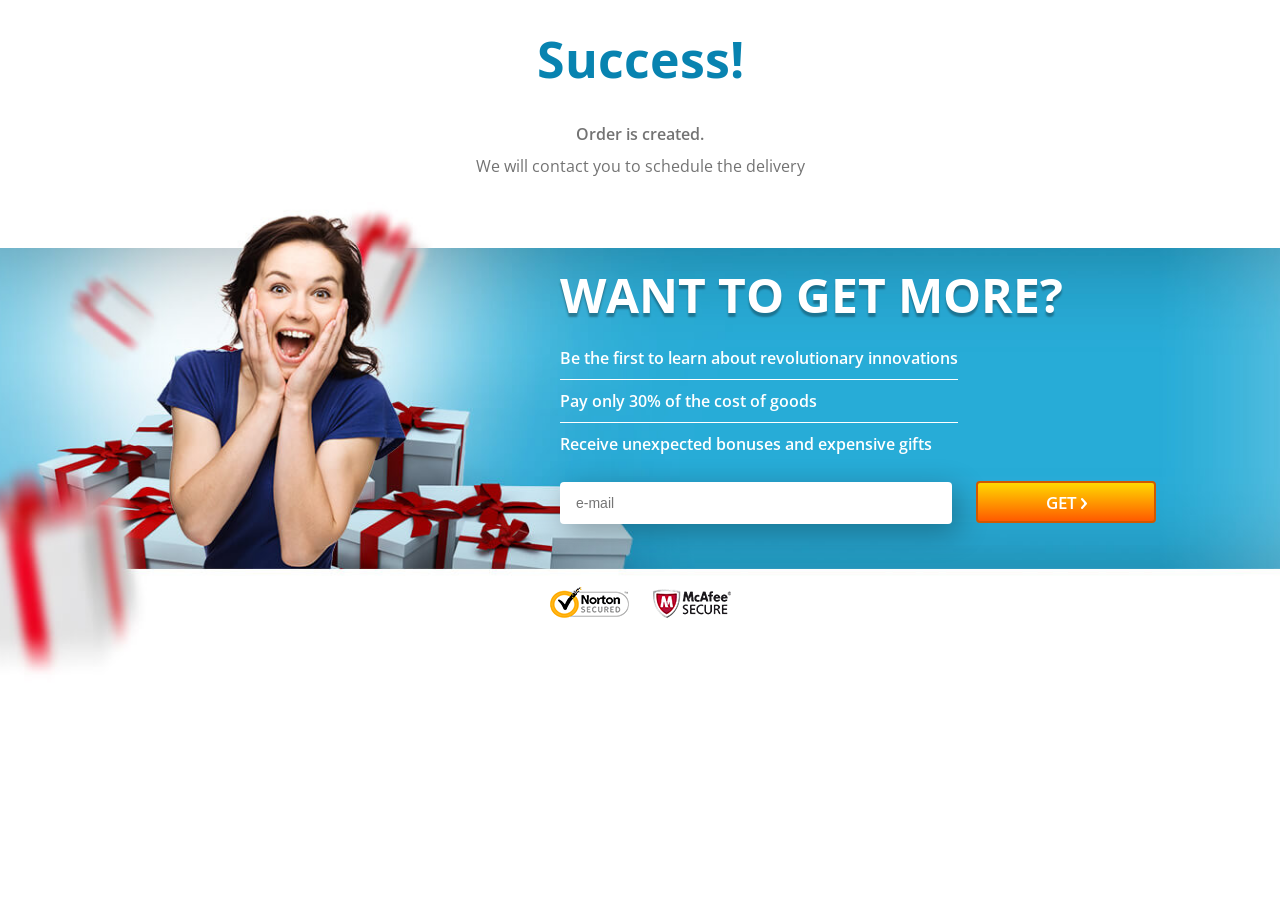
==== success.html @ d3b3834b "Initial commit - Landing Epicooler Grecia" ====
<!DOCTYPE html>
<html lang="en">
<head>
    <meta http-equiv="Content-Type" content="text/html;charset=UTF-8">
    <meta http-equiv="X-UA-Compatible" content="IE=edge">
    <meta name="viewport" content="width=device-width, initial-scale=1, maximum-scale=1.0">
    <title>Success!</title>
    <link href="https://fonts.googleapis.com/css?family=Open+Sans:400,600,700&amp;subset=greek,vietnamese" rel="stylesheet">
    <style>*{margin:0;padding:0;border:0;outline:0}body{overflow:hidden}.container{width:1140px;padding:75px 10px 0;margin:0 auto;box-sizing:border-box}:focus{outline:0}header{text-align:center}header h2{color:#0883b0;font-family:'Open Sans',sans-serif;font-weight:700;font-size:50px;margin:25px 0 30px}header p{color:#737373;font-size:16px;margin-bottom:10px}header .order{font-family:'Open Sans',sans-serif;font-weight:600;}header .feedback{font-family:'Open Sans',sans-serif;}.content{height:519px;background-image:url([data-uri]);background-size:auto 519px;background-repeat:no-repeat;background-position:center top;color:#fff}.content .content__data{max-width:640px;min-height:290px;margin-left:auto}.content .content__title{font-size:48px;text-transform:uppercase;text-shadow:0 4px 2px rgba(0,0,0,.3);margin-bottom:10px;font-family:'Open Sans',sans-serif;font-weight:700;}.content .content__list{padding-left:0;list-style:none;display:inline-block}.content .content__list li{padding:10px 0;font-size:16px;font-family:'Open Sans',sans-serif;font-weight:600;}.content .content__list li:not(:last-child){border-bottom:1px solid #fff}.content form{padding:15px 0 25px}.content form input{height:40px;border-radius:4px;outline:0;color:#818181;font-size:14px;padding:0 15px;max-width:360px;width:100%;border:1px solid transparent;transition:box-shadow .3s,color .3s,border .3s;margin-right:20px;box-shadow:6px 8px 30px rgba(0,0,0,.3)}.content form input[data-error]{box-shadow:6px 8px 30px rgba(255,0,0,.7);border-color:red;color:red}.content form input[data-success]{box-shadow:0 0 15px #42ccff;border-color:#42ccff}.button{display:inline-block;text-align:center;border:2px solid #d05800;-webkit-border-radius:4px;border-radius:4px;width:180px;height:42px;background-color:#ffd800;background-image:-webkit-gradient(linear,left top,left bottom,from(#ffd800),to(#ff5a00));background-image:-webkit-linear-gradient(#ffd800,#ff5a00);background-image:-o-linear-gradient(#ffd800,#ff5a00);background-image:linear-gradient(#ffd800,#ff5a00);position:relative;top:1px;text-transform:uppercase;color:#fff;font-family:'Open Sans',sans-serif;font-weight:600;font-size:17px;cursor:pointer}.button__ico-animete{background:url([data-uri]) no-repeat -180px 0;display:inline-block;width:2px;height:3px;padding-top:4px;-webkit-transition:width .5s;-o-transition:width .5s;transition:width .5s;margin-left:3px}.button__ico{display:inline-block;width:6px;height:11px;background:url([data-uri]) no-repeat 0 0;margin-left:-5px}.button_small{width:138px;font-size:14px;padding:8px 0;line-height:17px}@media only screen and (min-width: 992px){.button:hover{background:#ff4800}.button:hover .button__ico-animete{width:15px;background:url([data-uri]) no-repeat -180px 0;-webkit-transition:width .5s;-o-transition:width .5s;transition:width .5s}.e-list{display:none}}.content form .submit-btn .arrow{position:relative;top:1px;margin-left:10px}.content .footer-content{margin-top:35px;text-align:center;width:100%}.content .footer-content img{margin:0 10px}@keyframes showModal{from{background-color:transparent}to{background-color:rgba(255,255,255,.8)}}@keyframes showModalContent{0%{opacity:.1;transform:translate(-50%,-50%) scale(0)}80%{transform:translate(-50%,-50%) scale(1.1)}100%{opacity:1;transform:translate(-50%,-50%) scale(1);visibility:visible}}.modal{position:absolute;top:0;left:0;z-index:100;width:100%;background-color:rgba(255,255,255,.8);animation:showModal .5s}.modal.hidden{display:none}.modal .modal__content{position:fixed;visibility:hidden;top:35%;left:50%;max-width:320px;width:100%;font-family:'Open Sans',sans-serif;z-index:101;padding:40px 30px 50px;background-color:#fff;border-radius:6px;box-shadow:0 4px 30px rgba(0,0,0,.3);transform:translate(-50%,-50%) scale(1);text-align:center;animation:showModalContent .4s ease .5s;animation-fill-mode:forwards;box-sizing:border-box}.modal .modal__content h2{font-size:47px;color:#0883b0;margin-bottom:50px}.modal .modal__content p,.modal .modal__content output{font-size:16px;line-height:30px}.modal .modal__content output{color:#0883b0;display:block}.modal .modal__content output,.modal.visible .modal__content .backToLanding{font-family:'Open Sans',sans-serif;font-weight:700;}.modal .modal__content .backToLanding{width:160px;height:38px;margin:0 auto;margin-top:100px;border:2px solid #cdcdcd;background-color:#fff;border-radius:4px;text-transform:uppercase;font-size:14px;color:#8e8e8e;cursor:pointer;transition:background-color .3s,color .3s}.modal .modal__content .backToLanding:hover{background-color:#0883b0;color:#fff;border-color:#0883b0}@media only screen and (max-width: 470px){.modal .modal__content{top:50%;max-width:290px;padding:20px 15px 30px}.modal .modal__content h2{font-size:40px}}div.footer{position:relative;margin-top:-90px;background:none!important}@media only screen and (min-width: 1921px){.content{background-size:contain}}@media only screen and (max-width: 1199px){.container{width:100%}.content .content__data{max-width:580px}.content .content__data form input{max-width:250px}.content .content__title{font-size:40px}}@media only screen and (max-width: 992px){body{overflow:auto}}@media only screen and (max-width: 767px){.container{padding-left:0;padding-right:0}header{margin-bottom:0;padding:0 20px}header h2{font-size:30px;margin:15px 0}header .order,header .feedback{font-size:14px}.content .content__title{padding:0 20px;margin:0 auto 20px;font-size:24px;text-align:center}.content form input{display:block;margin:0 auto 20px}.content{background-image:url([data-uri]);text-align:center;height:auto}.content .content__data{max-width:100%;min-height:0;margin:260px auto 0}.mob-bg{background-color:#27acd7}.content .footer-content{margin-top:20px}.content .content__list{padding:10px 20px 0}div.footer{margin-top:-10px}}@media only screen and (max-width: 479px){.content .content__data{margin-top:160px}}</style>
</head>
<body>
<header>
    <h2>Success!</h2>
    <p class="order">Order is created.</p>
    <p class="feedback">We will contact you to schedule the delivery</p>
</header>
<section class="content">
    <div class="container">
        <div class="content__data">
            <h3 class="content__title">Want to get more?</h3>
            <div class="mob-bg">
                <ul class="content__list">
                    <li>Be the first to learn about revolutionary innovations</li>
                    <li>Pay only 30% of the cost of goods</li>
                    <li>Receive unexpected bonuses and expensive gifts</li>
                </ul>
                <form action="/land/success" id="userEmail" name="user-email" method="POST">
                    <input type="text" name="email" placeholder="e-mail">
                    <button class="button submit-btn" type="submit">Get <i class="button__ico-animete"></i><i class="button__ico"></i></button>
                </form>
            </div>
        </div>
        <div class="footer-content">
            <img src="[data-uri]" alt="Norton Security">
            <img src="[data-uri]" alt="McAfee Security">
        </div>
    </div>
</section>
<div class="modal hidden">
    <div class="modal__content">
        <h2>Thank you!</h2>
        <p>As soon as possible, you will begin to receive</p>
        <output class="email"></output>
        <p>Our exclusive offers!</p>
        <button type="button" class="backToLanding">Close</button>
    </div>
</div>
<script>"use strict";(function(){var a={getParamsName:["order_id","hash"],validPatterns:{email:/.+@.+\..+/i},serverErrorMsg:"Server Error :(",wrapperHeight:function(){var f=document.querySelector(".content__data").clientHeight,g=document.querySelector(".footer-content").clientHeight;return document.body.clientHeight+f+g+"px"}(),errorAttribute:"data-error",successAttribute:"data-success"},b={emailInput:document.forms[0].email,submitButton:document.querySelector(".submit-btn"),output:document.querySelector("output.email"),modal:document.querySelector(".modal"),backButton:document.querySelector(".backToLanding"),isValid:function isValid(f,g){var h=g.value;return f.test(h)?(this.isSuccess(g,a.successAttribute),this.output.textContent=h,!0):(this.isError(g,a.errorAttribute),!1)},isSuccess:function isSuccess(f,g){f.setAttribute(g,"true")},isError:function isError(f,g){return!!f.getAttribute(g)||void f.setAttribute(g,"true")},isTyping:function isTyping(f,g){return g.forEach(function(h){f.getAttribute(h)&&f.removeAttribute(h)}),!0},backToLanding:function backToLanding(){location.assign("/")},getData:function getData(){var f="";return f+=this.locationHandler(a.getParamsName),f+="&"+this.emailInput.name+"="+encodeURIComponent(this.emailInput.value),f},showModal:function showModal(){this.modal.style.height=a.wrapperHeight,this.modal.classList.remove("hidden")},sendData:function sendData(f,g){var h=new XMLHttpRequest;h.open("POST","/land/success",!0),h.setRequestHeader("Content-Type","application/x-www-form-urlencoded"),h.setRequestHeader("X-Requested-With","XMLHttpRequest"),h.onreadystatechange=function(){if(200===h.status&&4===h.readyState){var k=JSON.parse(h.responseText);if(k.status&&0<k.status.length&&"ok"===k.status.toLowerCase())g.call(b);else{var l=k.data||a.serverErrorMsg;b.makeErrorBlock(l)}}},h.send(f)},locationHandler:function locationHandler(f,g){var h=location.search,k=[],l=[],m={},n="",o=h;if(""!==o){if(l=o.substr(1).split("&"),!(f instanceof Array)){for(var p=0;p<l.length;p++)if(k=l[p].split("="),k[0]===f&&"string"==typeof f){g(k[1]);break}}else for(var q=0;q<l.length;q++){k=l[q].split("=");for(var r=0;r<f.length;r++)f[r]===k[0]&&(m[k[0]]=k[1])}for(var s in m)n+="&"+s+"="+encodeURIComponent(m[s]);return n.substr(1)}return!1},makeErrorBlock:function makeErrorBlock(f){var g={width:document.body.clientWidth+"px",height:a.wrapperHeight,textAlign:"center",position:"absolute",top:"0",backgroundColor:"rgba(255,255,255,.8)",zIndex:"99999"},h={fontSize:"26px",color:"#FF4C4C",borderRadius:"20px",border:"2px solid #FF4C4C",padding:"10px 15px",position:"fixed",top:"50%",left:"50%",transform:"translateX(-50%) translateY(-50%)",fontWeight:"700",backgroundColor:"rgba(255,76,76,.2)"},k={display:"block",padding:"8px 20px",color:"#FF4C4C",borderRadius:"6px",margin:"15px auto 0",backgroundColor:"rgba(255,76,76,.2)",border:"1px solid rgba(255,76,76,.8)",cursor:"pointer",fontWeight:"700",transition:"background-color .4s"},l=document.createElement("DIV"),m=document.createElement("BUTTON"),n=document.createElement("H2");for(var o in g)l.style[o]=g[o];for(var p in h)n.style[p]=h[p];for(var q in k)m.style[q]=k[q];l.classList.add("js-error"),m.setAttribute("type","button"),m.appendChild(document.createTextNode("Ok")),m.addEventListener("mouseover",function(){this.style.backgroundColor="rgba(255,76,76,.4)"}),m.addEventListener("mouseleave",function(){this.style.backgroundColor="rgba(255,76,76,.2)"}),m.addEventListener("click",function(){document.body.removeChild(l)}),n.appendChild(document.createTextNode(f)),n.appendChild(m),l.appendChild(n),document.body.appendChild(l)}},c=a.validPatterns.email;b.emailInput.addEventListener("blur",function(){b.isValid(c,b.emailInput)?b.data=b.getData():(b.data&&b.data.length&&(b.data=null),b.isError(this,a.errorAttribute))});var d=[a.errorAttribute,a.successAttribute];b.emailInput.addEventListener("focus",function(){b.isTyping(this,d)}),b.submitButton.addEventListener("click",function(f){f.preventDefault(),b.isValid(c,b.emailInput)?b.data&&b.sendData(b.data,b.showModal):b.isError(b.emailInput,a.errorAttribute)}),b.backButton.addEventListener("click",b.backToLanding),b.locationHandler("email",function(f){return!!f&&void(b.emailInput.value=f,b.isValid(c,b.emailInput),b.data=b.getData())})})();</script>
</body>
</html>
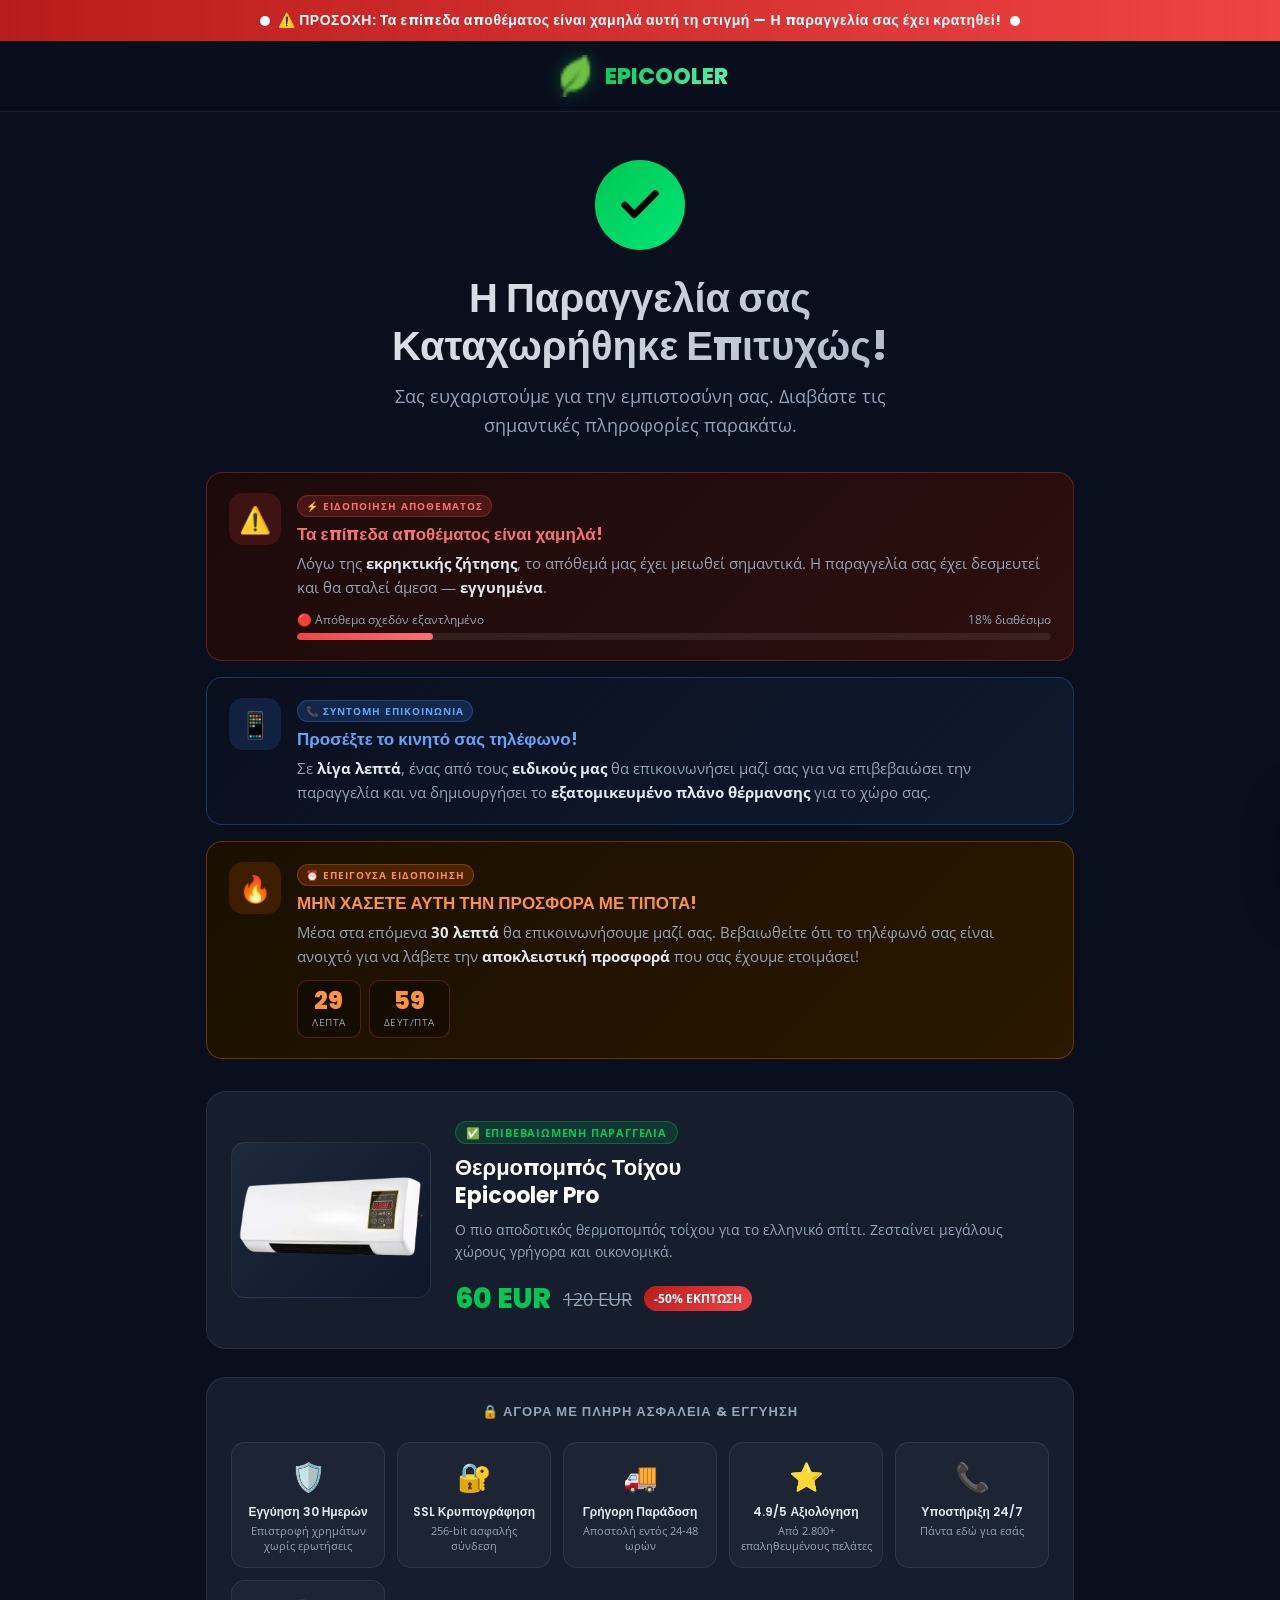
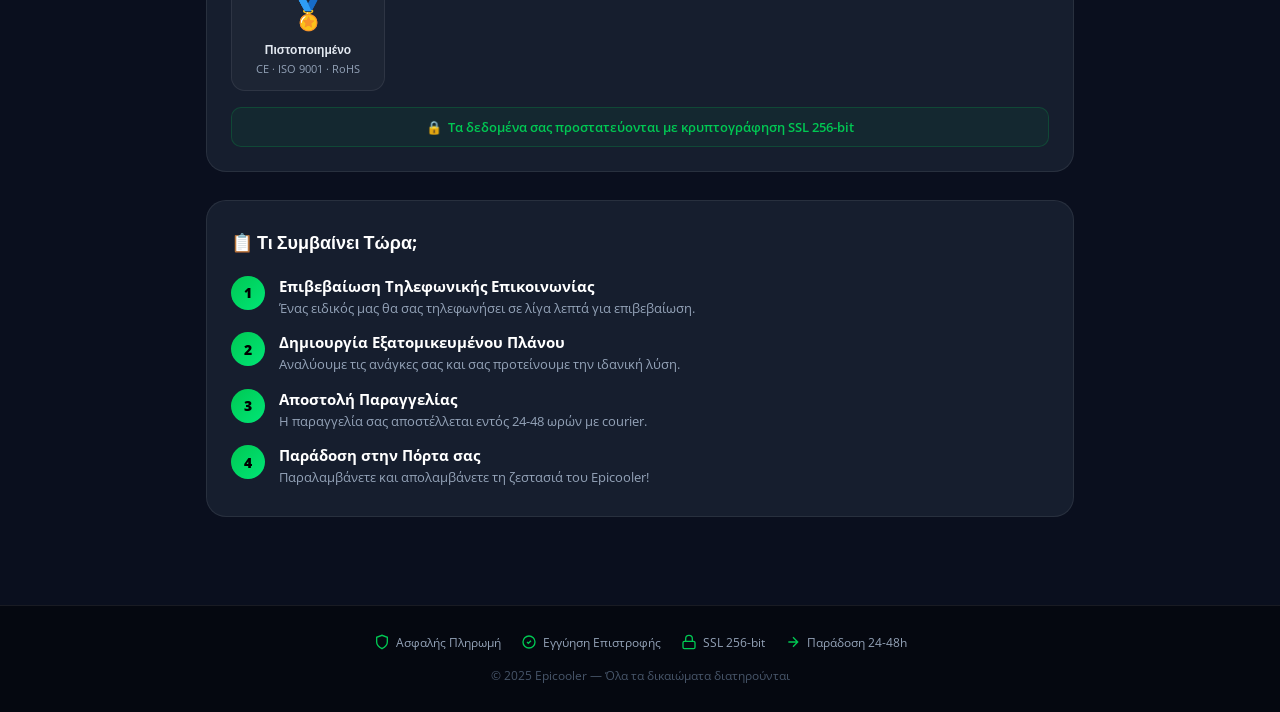
==== commit d128c0f9: "Redesign: success page - modern Greek, 3 urgency triggers, product image, trust badges" ====
--- a/success.html
+++ b/success.html
@@ -1,50 +1,683 @@
 <!DOCTYPE html>
-<html lang="en">
+<html lang="el">
 <head>
-    <meta http-equiv="Content-Type" content="text/html;charset=UTF-8">
-    <meta http-equiv="X-UA-Compatible" content="IE=edge">
-    <meta name="viewport" content="width=device-width, initial-scale=1, maximum-scale=1.0">
-    <title>Success!</title>
-    <link href="https://fonts.googleapis.com/css?family=Open+Sans:400,600,700&amp;subset=greek,vietnamese" rel="stylesheet">
-    <style>*{margin:0;padding:0;border:0;outline:0}body{overflow:hidden}.container{width:1140px;padding:75px 10px 0;margin:0 auto;box-sizing:border-box}:focus{outline:0}header{text-align:center}header h2{color:#0883b0;font-family:'Open Sans',sans-serif;font-weight:700;font-size:50px;margin:25px 0 30px}header p{color:#737373;font-size:16px;margin-bottom:10px}header .order{font-family:'Open Sans',sans-serif;font-weight:600;}header .feedback{font-family:'Open Sans',sans-serif;}.content{height:519px;background-image:url([data-uri]);background-size:auto 519px;background-repeat:no-repeat;background-position:center top;color:#fff}.content .content__data{max-width:640px;min-height:290px;margin-left:auto}.content .content__title{font-size:48px;text-transform:uppercase;text-shadow:0 4px 2px rgba(0,0,0,.3);margin-bottom:10px;font-family:'Open Sans',sans-serif;font-weight:700;}.content .content__list{padding-left:0;list-style:none;display:inline-block}.content .content__list li{padding:10px 0;font-size:16px;font-family:'Open Sans',sans-serif;font-weight:600;}.content .content__list li:not(:last-child){border-bottom:1px solid #fff}.content form{padding:15px 0 25px}.content form input{height:40px;border-radius:4px;outline:0;color:#818181;font-size:14px;padding:0 15px;max-width:360px;width:100%;border:1px solid transparent;transition:box-shadow .3s,color .3s,border .3s;margin-right:20px;box-shadow:6px 8px 30px rgba(0,0,0,.3)}.content form input[data-error]{box-shadow:6px 8px 30px rgba(255,0,0,.7);border-color:red;color:red}.content form input[data-success]{box-shadow:0 0 15px #42ccff;border-color:#42ccff}.button{display:inline-block;text-align:center;border:2px solid #d05800;-webkit-border-radius:4px;border-radius:4px;width:180px;height:42px;background-color:#ffd800;background-image:-webkit-gradient(linear,left top,left bottom,from(#ffd800),to(#ff5a00));background-image:-webkit-linear-gradient(#ffd800,#ff5a00);background-image:-o-linear-gradient(#ffd800,#ff5a00);background-image:linear-gradient(#ffd800,#ff5a00);position:relative;top:1px;text-transform:uppercase;color:#fff;font-family:'Open Sans',sans-serif;font-weight:600;font-size:17px;cursor:pointer}.button__ico-animete{background:url([data-uri]) no-repeat -180px 0;display:inline-block;width:2px;height:3px;padding-top:4px;-webkit-transition:width .5s;-o-transition:width .5s;transition:width .5s;margin-left:3px}.button__ico{display:inline-block;width:6px;height:11px;background:url([data-uri]) no-repeat 0 0;margin-left:-5px}.button_small{width:138px;font-size:14px;padding:8px 0;line-height:17px}@media only screen and (min-width: 992px){.button:hover{background:#ff4800}.button:hover .button__ico-animete{width:15px;background:url([data-uri]) no-repeat -180px 0;-webkit-transition:width .5s;-o-transition:width .5s;transition:width .5s}.e-list{display:none}}.content form .submit-btn .arrow{position:relative;top:1px;margin-left:10px}.content .footer-content{margin-top:35px;text-align:center;width:100%}.content .footer-content img{margin:0 10px}@keyframes showModal{from{background-color:transparent}to{background-color:rgba(255,255,255,.8)}}@keyframes showModalContent{0%{opacity:.1;transform:translate(-50%,-50%) scale(0)}80%{transform:translate(-50%,-50%) scale(1.1)}100%{opacity:1;transform:translate(-50%,-50%) scale(1);visibility:visible}}.modal{position:absolute;top:0;left:0;z-index:100;width:100%;background-color:rgba(255,255,255,.8);animation:showModal .5s}.modal.hidden{display:none}.modal .modal__content{position:fixed;visibility:hidden;top:35%;left:50%;max-width:320px;width:100%;font-family:'Open Sans',sans-serif;z-index:101;padding:40px 30px 50px;background-color:#fff;border-radius:6px;box-shadow:0 4px 30px rgba(0,0,0,.3);transform:translate(-50%,-50%) scale(1);text-align:center;animation:showModalContent .4s ease .5s;animation-fill-mode:forwards;box-sizing:border-box}.modal .modal__content h2{font-size:47px;color:#0883b0;margin-bottom:50px}.modal .modal__content p,.modal .modal__content output{font-size:16px;line-height:30px}.modal .modal__content output{color:#0883b0;display:block}.modal .modal__content output,.modal.visible .modal__content .backToLanding{font-family:'Open Sans',sans-serif;font-weight:700;}.modal .modal__content .backToLanding{width:160px;height:38px;margin:0 auto;margin-top:100px;border:2px solid #cdcdcd;background-color:#fff;border-radius:4px;text-transform:uppercase;font-size:14px;color:#8e8e8e;cursor:pointer;transition:background-color .3s,color .3s}.modal .modal__content .backToLanding:hover{background-color:#0883b0;color:#fff;border-color:#0883b0}@media only screen and (max-width: 470px){.modal .modal__content{top:50%;max-width:290px;padding:20px 15px 30px}.modal .modal__content h2{font-size:40px}}div.footer{position:relative;margin-top:-90px;background:none!important}@media only screen and (min-width: 1921px){.content{background-size:contain}}@media only screen and (max-width: 1199px){.container{width:100%}.content .content__data{max-width:580px}.content .content__data form input{max-width:250px}.content .content__title{font-size:40px}}@media only screen and (max-width: 992px){body{overflow:auto}}@media only screen and (max-width: 767px){.container{padding-left:0;padding-right:0}header{margin-bottom:0;padding:0 20px}header h2{font-size:30px;margin:15px 0}header .order,header .feedback{font-size:14px}.content .content__title{padding:0 20px;margin:0 auto 20px;font-size:24px;text-align:center}.content form input{display:block;margin:0 auto 20px}.content{background-image:url([data-uri]);text-align:center;height:auto}.content .content__data{max-width:100%;min-height:0;margin:260px auto 0}.mob-bg{background-color:#27acd7}.content .footer-content{margin-top:20px}.content .content__list{padding:10px 20px 0}div.footer{margin-top:-10px}}@media only screen and (max-width: 479px){.content .content__data{margin-top:160px}}</style>
+  <meta charset="UTF-8">
+  <meta http-equiv="X-UA-Compatible" content="IE=edge">
+  <meta name="viewport" content="width=device-width, initial-scale=1, maximum-scale=1.0">
+  <title>Η Παραγγελία σας Καταχωρήθηκε! | Epicooler</title>
+  <link href="https://fonts.googleapis.com/css2?family=Open+Sans:wght@400;600;700;800&family=Poppins:wght@400;600;700;800;900&display=swap&subset=greek" rel="stylesheet">
+
+  <style>
+    *, *::before, *::after { margin: 0; padding: 0; box-sizing: border-box; }
+
+    :root {
+      --green:   #00c853;
+      --green2:  #00e676;
+      --red:     #ff1744;
+      --orange:  #ff6d00;
+      --gold:    #ffab00;
+      --dark:    #0a0f1e;
+      --dark2:   #111827;
+      --card:    #161e2e;
+      --border:  rgba(255,255,255,.08);
+      --text:    #e2e8f0;
+      --muted:   #94a3b8;
+    }
+
+    html { scroll-behavior: smooth; }
+
+    body {
+      font-family: 'Open Sans', sans-serif;
+      background: var(--dark);
+      color: var(--text);
+      min-height: 100vh;
+      overflow-x: hidden;
+    }
+
+    /* ── TOP BANNER ── */
+    .top-banner {
+      background: linear-gradient(90deg, #b91c1c, #ef4444, #b91c1c);
+      background-size: 200% 100%;
+      animation: slideBg 3s linear infinite;
+      text-align: center;
+      padding: 10px 16px;
+      font-family: 'Poppins', sans-serif;
+      font-weight: 700;
+      font-size: clamp(12px, 2.5vw, 14px);
+      letter-spacing: .5px;
+      color: #fff;
+      display: flex;
+      align-items: center;
+      justify-content: center;
+      gap: 8px;
+    }
+    @keyframes slideBg {
+      0%   { background-position: 0% 50%; }
+      100% { background-position: 200% 50%; }
+    }
+    .top-banner .dot {
+      display: inline-block;
+      width: 10px; height: 10px;
+      background: #fff;
+      border-radius: 50%;
+      animation: pulse 1s ease-in-out infinite;
+    }
+    @keyframes pulse {
+      0%,100% { opacity: 1; transform: scale(1); }
+      50%      { opacity: .5; transform: scale(.7); }
+    }
+
+    /* ── HEADER ── */
+    .site-header {
+      background: rgba(10,15,30,.95);
+      border-bottom: 1px solid var(--border);
+      backdrop-filter: blur(10px);
+      padding: 14px 20px;
+      display: flex;
+      align-items: center;
+      justify-content: center;
+    }
+    .logo-wrap { display: flex; align-items: center; gap: 10px; }
+    .logo-wrap img { height: 42px; filter: drop-shadow(0 0 8px rgba(0,200,83,.4)); }
+    .logo-text {
+      font-family: 'Poppins', sans-serif;
+      font-weight: 800;
+      font-size: 22px;
+      background: linear-gradient(135deg, #00c853, #69f0ae);
+      -webkit-background-clip: text;
+      -webkit-text-fill-color: transparent;
+      background-clip: text;
+    }
+
+    /* ── HERO / CONFIRM ── */
+    .hero {
+      text-align: center;
+      padding: 48px 20px 32px;
+    }
+    .checkmark-wrap {
+      width: 90px; height: 90px;
+      border-radius: 50%;
+      background: linear-gradient(135deg, #00c853, #00e676);
+      display: flex; align-items: center; justify-content: center;
+      margin: 0 auto 24px;
+      box-shadow: 0 0 0 0 rgba(0,200,83,.6);
+      animation: ringPulse 2s ease-out infinite;
+    }
+    @keyframes ringPulse {
+      0%   { box-shadow: 0 0 0 0 rgba(0,200,83,.6); }
+      70%  { box-shadow: 0 0 0 22px rgba(0,200,83,0); }
+      100% { box-shadow: 0 0 0 0 rgba(0,200,83,0); }
+    }
+    .checkmark-wrap svg { width: 46px; height: 46px; }
+
+    .hero h1 {
+      font-family: 'Poppins', sans-serif;
+      font-weight: 800;
+      font-size: clamp(24px, 5vw, 40px);
+      line-height: 1.2;
+      margin-bottom: 12px;
+      background: linear-gradient(135deg, #fff, #94a3b8);
+      -webkit-background-clip: text;
+      -webkit-text-fill-color: transparent;
+      background-clip: text;
+    }
+    .hero .subtitle {
+      font-size: clamp(14px, 3vw, 18px);
+      color: var(--muted);
+      max-width: 520px;
+      margin: 0 auto;
+      line-height: 1.6;
+    }
+
+    /* ── MAIN GRID ── */
+    .container {
+      max-width: 900px;
+      margin: 0 auto;
+      padding: 0 16px 60px;
+    }
+
+    /* ── TRIGGERS ── */
+    .triggers { display: flex; flex-direction: column; gap: 16px; margin-bottom: 32px; }
+
+    .trigger-card {
+      border-radius: 16px;
+      padding: 20px 22px;
+      display: flex;
+      align-items: flex-start;
+      gap: 16px;
+      position: relative;
+      overflow: hidden;
+      opacity: 0;
+      transform: translateY(20px);
+      transition: opacity .5s ease, transform .5s ease;
+    }
+    .trigger-card.visible { opacity: 1; transform: translateY(0); }
+
+    .trigger-card::before {
+      content: '';
+      position: absolute;
+      inset: 0;
+      opacity: .06;
+      pointer-events: none;
+    }
+
+    /* TRIGGER 1 – RED (estoque) */
+    .t1 { background: linear-gradient(135deg, #1c0a0a, #2d0f0f); border: 1px solid rgba(239,68,68,.3); }
+    .t1 .icon-wrap { background: rgba(239,68,68,.15); }
+    .t1 .trigger-title { color: #f87171; }
+
+    /* TRIGGER 2 – BLUE (celular) */
+    .t2 { background: linear-gradient(135deg, #0a0f1e, #0f1a2e); border: 1px solid rgba(59,130,246,.3); }
+    .t2 .icon-wrap { background: rgba(59,130,246,.15); }
+    .t2 .trigger-title { color: #60a5fa; }
+
+    /* TRIGGER 3 – ORANGE (oferta) */
+    .t3 { background: linear-gradient(135deg, #1a0f00, #2a1800); border: 1px solid rgba(255,109,0,.35); }
+    .t3 .icon-wrap { background: rgba(255,109,0,.15); }
+    .t3 .trigger-title { color: #fb923c; }
+
+    .icon-wrap {
+      width: 52px; height: 52px; min-width: 52px;
+      border-radius: 14px;
+      display: flex; align-items: center; justify-content: center;
+      font-size: 26px;
+    }
+
+    .trigger-body { flex: 1; }
+    .trigger-badge {
+      display: inline-block;
+      font-size: 10px;
+      font-weight: 700;
+      letter-spacing: 1px;
+      text-transform: uppercase;
+      padding: 3px 8px;
+      border-radius: 100px;
+      margin-bottom: 6px;
+    }
+    .t1 .trigger-badge { background: rgba(239,68,68,.2); color: #f87171; border: 1px solid rgba(239,68,68,.3); }
+    .t2 .trigger-badge { background: rgba(59,130,246,.2); color: #60a5fa; border: 1px solid rgba(59,130,246,.3); }
+    .t3 .trigger-badge { background: rgba(255,109,0,.2); color: #fb923c; border: 1px solid rgba(255,109,0,.3); }
+
+    .trigger-title {
+      font-family: 'Poppins', sans-serif;
+      font-weight: 700;
+      font-size: clamp(14px, 3vw, 17px);
+      margin-bottom: 6px;
+      line-height: 1.3;
+    }
+    .trigger-text { font-size: clamp(13px, 2.5vw, 15px); color: var(--muted); line-height: 1.6; }
+    .trigger-text strong { color: var(--text); }
+
+    /* stock bar */
+    .stock-bar-wrap { margin-top: 12px; }
+    .stock-label { display: flex; justify-content: space-between; font-size: 12px; color: var(--muted); margin-bottom: 5px; }
+    .stock-bar { height: 7px; background: rgba(255,255,255,.08); border-radius: 100px; overflow: hidden; }
+    .stock-fill { height: 100%; width: 18%; background: linear-gradient(90deg, #ef4444, #f87171); border-radius: 100px; animation: stockPulse 2s ease-in-out infinite; }
+    @keyframes stockPulse { 0%,100%{opacity:1} 50%{opacity:.6} }
+
+    /* countdown */
+    .countdown-wrap { margin-top: 12px; display: flex; gap: 8px; }
+    .cd-block {
+      background: rgba(0,0,0,.3);
+      border: 1px solid rgba(255,109,0,.25);
+      border-radius: 10px;
+      padding: 8px 14px;
+      text-align: center;
+      min-width: 56px;
+    }
+    .cd-num {
+      font-family: 'Poppins', sans-serif;
+      font-weight: 800;
+      font-size: 24px;
+      color: #fb923c;
+      line-height: 1;
+    }
+    .cd-label { font-size: 10px; color: var(--muted); text-transform: uppercase; letter-spacing: .5px; margin-top: 2px; }
+
+    /* ── PRODUCT CARD ── */
+    .product-section {
+      background: var(--card);
+      border: 1px solid var(--border);
+      border-radius: 20px;
+      padding: 28px 24px;
+      margin-bottom: 28px;
+      display: flex;
+      gap: 24px;
+      align-items: center;
+      flex-wrap: wrap;
+    }
+    .product-img-wrap {
+      flex: 0 0 auto;
+      width: 200px;
+      border-radius: 14px;
+      overflow: hidden;
+      background: linear-gradient(135deg, #1e293b, #0f172a);
+      border: 1px solid var(--border);
+    }
+    .product-img-wrap img { width: 100%; display: block; }
+    .product-info { flex: 1; min-width: 200px; }
+    .product-tag {
+      display: inline-block;
+      background: rgba(0,200,83,.15);
+      color: var(--green);
+      border: 1px solid rgba(0,200,83,.3);
+      font-size: 11px;
+      font-weight: 700;
+      letter-spacing: .8px;
+      text-transform: uppercase;
+      padding: 3px 10px;
+      border-radius: 100px;
+      margin-bottom: 10px;
+    }
+    .product-name {
+      font-family: 'Poppins', sans-serif;
+      font-weight: 700;
+      font-size: clamp(16px, 3.5vw, 22px);
+      margin-bottom: 8px;
+      line-height: 1.3;
+      color: #fff;
+    }
+    .product-desc { font-size: 14px; color: var(--muted); line-height: 1.6; margin-bottom: 14px; }
+    .price-row { display: flex; align-items: center; gap: 12px; flex-wrap: wrap; }
+    .price-new {
+      font-family: 'Poppins', sans-serif;
+      font-weight: 800;
+      font-size: 28px;
+      color: var(--green);
+    }
+    .price-old {
+      font-size: 18px;
+      color: var(--muted);
+      text-decoration: line-through;
+    }
+    .price-badge {
+      background: linear-gradient(135deg, #b91c1c, #ef4444);
+      color: #fff;
+      font-size: 12px;
+      font-weight: 700;
+      padding: 4px 10px;
+      border-radius: 100px;
+    }
+
+    /* ── TRUST BADGES ── */
+    .trust-section {
+      background: var(--card);
+      border: 1px solid var(--border);
+      border-radius: 20px;
+      padding: 24px;
+      margin-bottom: 28px;
+    }
+    .trust-title {
+      text-align: center;
+      font-family: 'Poppins', sans-serif;
+      font-weight: 700;
+      font-size: 13px;
+      letter-spacing: 1px;
+      text-transform: uppercase;
+      color: var(--muted);
+      margin-bottom: 20px;
+    }
+    .badges-grid {
+      display: grid;
+      grid-template-columns: repeat(auto-fit, minmax(130px, 1fr));
+      gap: 12px;
+    }
+    .badge-item {
+      background: rgba(255,255,255,.03);
+      border: 1px solid var(--border);
+      border-radius: 14px;
+      padding: 14px 10px;
+      text-align: center;
+      transition: border-color .3s, transform .3s;
+    }
+    .badge-item:hover { border-color: rgba(0,200,83,.3); transform: translateY(-2px); }
+    .badge-icon { font-size: 28px; margin-bottom: 8px; }
+    .badge-name {
+      font-family: 'Poppins', sans-serif;
+      font-weight: 600;
+      font-size: 12px;
+      color: var(--text);
+      margin-bottom: 2px;
+    }
+    .badge-desc { font-size: 11px; color: var(--muted); }
+
+    /* SSL bar */
+    .ssl-bar {
+      margin-top: 16px;
+      background: rgba(0,200,83,.06);
+      border: 1px solid rgba(0,200,83,.2);
+      border-radius: 10px;
+      padding: 10px 16px;
+      display: flex;
+      align-items: center;
+      justify-content: center;
+      gap: 10px;
+      font-size: 13px;
+      color: var(--green);
+      font-weight: 600;
+    }
+
+    /* ── WHAT NEXT ── */
+    .steps-section {
+      background: var(--card);
+      border: 1px solid var(--border);
+      border-radius: 20px;
+      padding: 28px 24px;
+      margin-bottom: 28px;
+    }
+    .steps-title {
+      font-family: 'Poppins', sans-serif;
+      font-weight: 700;
+      font-size: 18px;
+      color: #fff;
+      margin-bottom: 20px;
+      display: flex;
+      align-items: center;
+      gap: 8px;
+    }
+    .steps-list { display: flex; flex-direction: column; gap: 14px; }
+    .step-item { display: flex; align-items: flex-start; gap: 14px; }
+    .step-num {
+      width: 34px; height: 34px; min-width: 34px;
+      border-radius: 50%;
+      background: linear-gradient(135deg, #00c853, #00e676);
+      color: #000;
+      font-weight: 800;
+      font-size: 14px;
+      display: flex; align-items: center; justify-content: center;
+    }
+    .step-content { flex: 1; }
+    .step-head { font-weight: 700; font-size: 15px; color: #fff; margin-bottom: 3px; }
+    .step-desc { font-size: 13px; color: var(--muted); line-height: 1.5; }
+
+    /* ── FOOTER ── */
+    .page-footer {
+      background: #050810;
+      border-top: 1px solid var(--border);
+      padding: 28px 20px;
+      text-align: center;
+    }
+    .footer-badges { display: flex; align-items: center; justify-content: center; flex-wrap: wrap; gap: 20px; margin-bottom: 16px; }
+    .footer-badge { display: flex; align-items: center; gap: 6px; font-size: 12px; color: var(--muted); }
+    .footer-badge svg { width: 16px; height: 16px; color: var(--green); fill: none; stroke: currentColor; stroke-width: 2; }
+    .footer-copy { font-size: 12px; color: #475569; }
+
+    /* ── NOTIFICATION ── */
+    .notif {
+      position: fixed;
+      bottom: 20px;
+      right: 20px;
+      background: var(--card);
+      border: 1px solid rgba(0,200,83,.4);
+      border-radius: 14px;
+      padding: 14px 18px;
+      max-width: 320px;
+      box-shadow: 0 20px 50px rgba(0,0,0,.6);
+      display: flex;
+      gap: 12px;
+      align-items: center;
+      transform: translateX(360px);
+      transition: transform .5s cubic-bezier(.34,1.56,.64,1);
+      z-index: 999;
+    }
+    .notif.show { transform: translateX(0); }
+    .notif-icon { font-size: 26px; flex-shrink: 0; }
+    .notif-text { font-size: 13px; color: var(--text); line-height: 1.5; }
+    .notif-text strong { color: var(--green); }
+
+    /* ── RESPONSIVE ── */
+    @media (max-width: 600px) {
+      .product-section { flex-direction: column; }
+      .product-img-wrap { width: 100%; }
+      .countdown-wrap { flex-wrap: wrap; }
+    }
+  </style>
 </head>
 <body>
-<header>
-    <h2>Success!</h2>
-    <p class="order">Order is created.</p>
-    <p class="feedback">We will contact you to schedule the delivery</p>
-</header>
-<section class="content">
-    <div class="container">
-        <div class="content__data">
-            <h3 class="content__title">Want to get more?</h3>
-            <div class="mob-bg">
-                <ul class="content__list">
-                    <li>Be the first to learn about revolutionary innovations</li>
-                    <li>Pay only 30% of the cost of goods</li>
-                    <li>Receive unexpected bonuses and expensive gifts</li>
-                </ul>
-                <form action="/land/success" id="userEmail" name="user-email" method="POST">
-                    <input type="text" name="email" placeholder="e-mail">
-                    <button class="button submit-btn" type="submit">Get <i class="button__ico-animete"></i><i class="button__ico"></i></button>
-                </form>
+
+  <!-- TOP ALERT BANNER -->
+  <div class="top-banner">
+    <span class="dot"></span>
+    ⚠️ ΠΡΟΣΟΧΗ: Τα επίπεδα αποθέματος είναι χαμηλά αυτή τη στιγμή — Η παραγγελία σας έχει κρατηθεί!
+    <span class="dot"></span>
+  </div>
+
+  <!-- HEADER -->
+  <header class="site-header">
+    <div class="logo-wrap">
+      <img src="img/favicon.png" alt="Epicooler Logo">
+      <span class="logo-text">EPICOOLER</span>
+    </div>
+  </header>
+
+  <!-- HERO -->
+  <div class="hero">
+    <div class="checkmark-wrap">
+      <svg viewBox="0 0 24 24" fill="none" stroke="#000" stroke-width="3.5" stroke-linecap="round" stroke-linejoin="round">
+        <polyline points="20 6 9 17 4 12"/>
+      </svg>
+    </div>
+    <h1>Η Παραγγελία σας<br>Καταχωρήθηκε Επιτυχώς!</h1>
+    <p class="subtitle">Σας ευχαριστούμε για την εμπιστοσύνη σας. Διαβάστε τις σημαντικές πληροφορίες παρακάτω.</p>
+  </div>
+
+  <div class="container">
+
+    <!-- ===== TRIGGER 1 — STOCK ===== -->
+    <div class="triggers">
+      <div class="trigger-card t1" id="t1">
+        <div class="icon-wrap">⚠️</div>
+        <div class="trigger-body">
+          <span class="trigger-badge">⚡ Ειδοποίηση Αποθέματος</span>
+          <div class="trigger-title">Τα επίπεδα αποθέματος είναι χαμηλά!</div>
+          <div class="trigger-text">
+            Λόγω της <strong>εκρηκτικής ζήτησης</strong>, το απόθεμά μας έχει μειωθεί σημαντικά.
+            Η παραγγελία σας έχει δεσμευτεί και θα σταλεί άμεσα — <strong>εγγυημένα</strong>.
+          </div>
+          <div class="stock-bar-wrap">
+            <div class="stock-label">
+              <span>🔴 Απόθεμα σχεδόν εξαντλημένο</span>
+              <span>18% διαθέσιμο</span>
             </div>
-        </div>
-        <div class="footer-content">
-            <img src="[data-uri]" alt="Norton Security">
-            <img src="[data-uri]" alt="McAfee Security">
-        </div>
-    </div>
-</section>
-<div class="modal hidden">
-    <div class="modal__content">
-        <h2>Thank you!</h2>
-        <p>As soon as possible, you will begin to receive</p>
-        <output class="email"></output>
-        <p>Our exclusive offers!</p>
-        <button type="button" class="backToLanding">Close</button>
-    </div>
-</div>
-<script>"use strict";(function(){var a={getParamsName:["order_id","hash"],validPatterns:{email:/.+@.+\..+/i},serverErrorMsg:"Server Error :(",wrapperHeight:function(){var f=document.querySelector(".content__data").clientHeight,g=document.querySelector(".footer-content").clientHeight;return document.body.clientHeight+f+g+"px"}(),errorAttribute:"data-error",successAttribute:"data-success"},b={emailInput:document.forms[0].email,submitButton:document.querySelector(".submit-btn"),output:document.querySelector("output.email"),modal:document.querySelector(".modal"),backButton:document.querySelector(".backToLanding"),isValid:function isValid(f,g){var h=g.value;return f.test(h)?(this.isSuccess(g,a.successAttribute),this.output.textContent=h,!0):(this.isError(g,a.errorAttribute),!1)},isSuccess:function isSuccess(f,g){f.setAttribute(g,"true")},isError:function isError(f,g){return!!f.getAttribute(g)||void f.setAttribute(g,"true")},isTyping:function isTyping(f,g){return g.forEach(function(h){f.getAttribute(h)&&f.removeAttribute(h)}),!0},backToLanding:function backToLanding(){location.assign("/")},getData:function getData(){var f="";return f+=this.locationHandler(a.getParamsName),f+="&"+this.emailInput.name+"="+encodeURIComponent(this.emailInput.value),f},showModal:function showModal(){this.modal.style.height=a.wrapperHeight,this.modal.classList.remove("hidden")},sendData:function sendData(f,g){var h=new XMLHttpRequest;h.open("POST","/land/success",!0),h.setRequestHeader("Content-Type","application/x-www-form-urlencoded"),h.setRequestHeader("X-Requested-With","XMLHttpRequest"),h.onreadystatechange=function(){if(200===h.status&&4===h.readyState){var k=JSON.parse(h.responseText);if(k.status&&0<k.status.length&&"ok"===k.status.toLowerCase())g.call(b);else{var l=k.data||a.serverErrorMsg;b.makeErrorBlock(l)}}},h.send(f)},locationHandler:function locationHandler(f,g){var h=location.search,k=[],l=[],m={},n="",o=h;if(""!==o){if(l=o.substr(1).split("&"),!(f instanceof Array)){for(var p=0;p<l.length;p++)if(k=l[p].split("="),k[0]===f&&"string"==typeof f){g(k[1]);break}}else for(var q=0;q<l.length;q++){k=l[q].split("=");for(var r=0;r<f.length;r++)f[r]===k[0]&&(m[k[0]]=k[1])}for(var s in m)n+="&"+s+"="+encodeURIComponent(m[s]);return n.substr(1)}return!1},makeErrorBlock:function makeErrorBlock(f){var g={width:document.body.clientWidth+"px",height:a.wrapperHeight,textAlign:"center",position:"absolute",top:"0",backgroundColor:"rgba(255,255,255,.8)",zIndex:"99999"},h={fontSize:"26px",color:"#FF4C4C",borderRadius:"20px",border:"2px solid #FF4C4C",padding:"10px 15px",position:"fixed",top:"50%",left:"50%",transform:"translateX(-50%) translateY(-50%)",fontWeight:"700",backgroundColor:"rgba(255,76,76,.2)"},k={display:"block",padding:"8px 20px",color:"#FF4C4C",borderRadius:"6px",margin:"15px auto 0",backgroundColor:"rgba(255,76,76,.2)",border:"1px solid rgba(255,76,76,.8)",cursor:"pointer",fontWeight:"700",transition:"background-color .4s"},l=document.createElement("DIV"),m=document.createElement("BUTTON"),n=document.createElement("H2");for(var o in g)l.style[o]=g[o];for(var p in h)n.style[p]=h[p];for(var q in k)m.style[q]=k[q];l.classList.add("js-error"),m.setAttribute("type","button"),m.appendChild(document.createTextNode("Ok")),m.addEventListener("mouseover",function(){this.style.backgroundColor="rgba(255,76,76,.4)"}),m.addEventListener("mouseleave",function(){this.style.backgroundColor="rgba(255,76,76,.2)"}),m.addEventListener("click",function(){document.body.removeChild(l)}),n.appendChild(document.createTextNode(f)),n.appendChild(m),l.appendChild(n),document.body.appendChild(l)}},c=a.validPatterns.email;b.emailInput.addEventListener("blur",function(){b.isValid(c,b.emailInput)?b.data=b.getData():(b.data&&b.data.length&&(b.data=null),b.isError(this,a.errorAttribute))});var d=[a.errorAttribute,a.successAttribute];b.emailInput.addEventListener("focus",function(){b.isTyping(this,d)}),b.submitButton.addEventListener("click",function(f){f.preventDefault(),b.isValid(c,b.emailInput)?b.data&&b.sendData(b.data,b.showModal):b.isError(b.emailInput,a.errorAttribute)}),b.backButton.addEventListener("click",b.backToLanding),b.locationHandler("email",function(f){return!!f&&void(b.emailInput.value=f,b.isValid(c,b.emailInput),b.data=b.getData())})})();</script>
+            <div class="stock-bar"><div class="stock-fill"></div></div>
+          </div>
+        </div>
+      </div>
+
+      <!-- ===== TRIGGER 2 — PHONE ===== -->
+      <div class="trigger-card t2" id="t2">
+        <div class="icon-wrap">📱</div>
+        <div class="trigger-body">
+          <span class="trigger-badge">📞 Σύντομη Επικοινωνία</span>
+          <div class="trigger-title">Προσέξτε το κινητό σας τηλέφωνο!</div>
+          <div class="trigger-text">
+            Σε <strong>λίγα λεπτά</strong>, ένας από τους <strong>ειδικούς μας</strong> θα επικοινωνήσει μαζί σας
+            για να επιβεβαιώσει την παραγγελία και να δημιουργήσει το
+            <strong>εξατομικευμένο πλάνο θέρμανσης</strong> για το χώρο σας.
+          </div>
+        </div>
+      </div>
+
+      <!-- ===== TRIGGER 3 — COUNTDOWN ===== -->
+      <div class="trigger-card t3" id="t3">
+        <div class="icon-wrap">🔥</div>
+        <div class="trigger-body">
+          <span class="trigger-badge">⏰ Επείγουσα Ειδοποίηση</span>
+          <div class="trigger-title">ΜΗΝ ΧΑΣΕΤΕ ΑΥΤΗ ΤΗΝ ΠΡΟΣΦΟΡΑ ΜΕ ΤΙΠΟΤΑ!</div>
+          <div class="trigger-text">
+            Μέσα στα επόμενα <strong>30 λεπτά</strong> θα επικοινωνήσουμε μαζί σας.
+            Βεβαιωθείτε ότι το τηλέφωνό σας είναι ανοιχτό για να λάβετε την
+            <strong>αποκλειστική προσφορά</strong> που σας έχουμε ετοιμάσει!
+          </div>
+          <div class="countdown-wrap">
+            <div class="cd-block">
+              <div class="cd-num" id="cd-min">30</div>
+              <div class="cd-label">Λεπτά</div>
+            </div>
+            <div class="cd-block">
+              <div class="cd-num" id="cd-sec">00</div>
+              <div class="cd-label">Δευτ/πτα</div>
+            </div>
+          </div>
+        </div>
+      </div>
+    </div>
+
+    <!-- ===== PRODUCT ===== -->
+    <div class="product-section">
+      <div class="product-img-wrap">
+        <img src="img/product.png" alt="Epicooler Θερμοπομπός" onerror="this.src='img/picture-1.jpg'">
+      </div>
+      <div class="product-info">
+        <div class="product-tag">✅ Επιβεβαιωμένη Παραγγελία</div>
+        <div class="product-name">Θερμοπομπός Τοίχου<br>Epicooler Pro</div>
+        <div class="product-desc">
+          Ο πιο αποδοτικός θερμοπομπός τοίχου για το ελληνικό σπίτι.
+          Ζεσταίνει μεγάλους χώρους γρήγορα και οικονομικά.
+        </div>
+        <div class="price-row">
+          <span class="price-new">60 EUR</span>
+          <span class="price-old">120 EUR</span>
+          <span class="price-badge">-50% ΕΚΠΤΩΣΗ</span>
+        </div>
+      </div>
+    </div>
+
+    <!-- ===== TRUST BADGES ===== -->
+    <div class="trust-section">
+      <div class="trust-title">🔒 Αγορά με Πλήρη Ασφάλεια & Εγγύηση</div>
+      <div class="badges-grid">
+        <div class="badge-item">
+          <div class="badge-icon">🛡️</div>
+          <div class="badge-name">Εγγύηση 30 Ημερών</div>
+          <div class="badge-desc">Επιστροφή χρημάτων χωρίς ερωτήσεις</div>
+        </div>
+        <div class="badge-item">
+          <div class="badge-icon">🔐</div>
+          <div class="badge-name">SSL Κρυπτογράφηση</div>
+          <div class="badge-desc">256-bit ασφαλής σύνδεση</div>
+        </div>
+        <div class="badge-item">
+          <div class="badge-icon">🚚</div>
+          <div class="badge-name">Γρήγορη Παράδοση</div>
+          <div class="badge-desc">Αποστολή εντός 24-48 ωρών</div>
+        </div>
+        <div class="badge-item">
+          <div class="badge-icon">⭐</div>
+          <div class="badge-name">4.9/5 Αξιολόγηση</div>
+          <div class="badge-desc">Από 2.800+ επαληθευμένους πελάτες</div>
+        </div>
+        <div class="badge-item">
+          <div class="badge-icon">📞</div>
+          <div class="badge-name">Υποστήριξη 24/7</div>
+          <div class="badge-desc">Πάντα εδώ για εσάς</div>
+        </div>
+        <div class="badge-item">
+          <div class="badge-icon">🏅</div>
+          <div class="badge-name">Πιστοποιημένο</div>
+          <div class="badge-desc">CE · ISO 9001 · RoHS</div>
+        </div>
+      </div>
+      <div class="ssl-bar">
+        🔒 &nbsp;Τα δεδομένα σας προστατεύονται με κρυπτογράφηση SSL 256-bit
+      </div>
+    </div>
+
+    <!-- ===== STEPS ===== -->
+    <div class="steps-section">
+      <div class="steps-title">📋 Τι Συμβαίνει Τώρα;</div>
+      <div class="steps-list">
+        <div class="step-item">
+          <div class="step-num">1</div>
+          <div class="step-content">
+            <div class="step-head">Επιβεβαίωση Τηλεφωνικής Επικοινωνίας</div>
+            <div class="step-desc">Ένας ειδικός μας θα σας τηλεφωνήσει σε λίγα λεπτά για επιβεβαίωση.</div>
+          </div>
+        </div>
+        <div class="step-item">
+          <div class="step-num">2</div>
+          <div class="step-content">
+            <div class="step-head">Δημιουργία Εξατομικευμένου Πλάνου</div>
+            <div class="step-desc">Αναλύουμε τις ανάγκες σας και σας προτείνουμε την ιδανική λύση.</div>
+          </div>
+        </div>
+        <div class="step-item">
+          <div class="step-num">3</div>
+          <div class="step-content">
+            <div class="step-head">Αποστολή Παραγγελίας</div>
+            <div class="step-desc">Η παραγγελία σας αποστέλλεται εντός 24-48 ωρών με courier.</div>
+          </div>
+        </div>
+        <div class="step-item">
+          <div class="step-num">4</div>
+          <div class="step-content">
+            <div class="step-head">Παράδοση στην Πόρτα σας</div>
+            <div class="step-desc">Παραλαμβάνετε και απολαμβάνετε τη ζεστασιά του Epicooler!</div>
+          </div>
+        </div>
+      </div>
+    </div>
+
+  </div><!-- /container -->
+
+  <!-- FOOTER -->
+  <footer class="page-footer">
+    <div class="footer-badges">
+      <div class="footer-badge">
+        <svg viewBox="0 0 24 24"><path d="M12 22s8-4 8-10V5l-8-3-8 3v7c0 6 8 10 8 10z"/></svg>
+        Ασφαλής Πληρωμή
+      </div>
+      <div class="footer-badge">
+        <svg viewBox="0 0 24 24"><path d="M9 12l2 2 4-4"/><path d="M21 12a9 9 0 1 1-18 0 9 9 0 0 1 18 0z"/></svg>
+        Εγγύηση Επιστροφής
+      </div>
+      <div class="footer-badge">
+        <svg viewBox="0 0 24 24"><rect x="3" y="11" width="18" height="11" rx="2" ry="2"/><path d="M7 11V7a5 5 0 0 1 10 0v4"/></svg>
+        SSL 256-bit
+      </div>
+      <div class="footer-badge">
+        <svg viewBox="0 0 24 24"><path d="M5 12h14M12 5l7 7-7 7"/></svg>
+        Παράδοση 24-48h
+      </div>
+    </div>
+    <div class="footer-copy">© 2025 Epicooler — Όλα τα δικαιώματα διατηρούνται</div>
+  </footer>
+
+  <!-- FLOATING NOTIFICATION -->
+  <div class="notif" id="notif">
+    <span class="notif-icon">🛡️</span>
+    <div class="notif-text">
+      <strong>Η παραγγελία σας είναι ασφαλής!</strong><br>
+      Ένας ειδικός μας θα επικοινωνήσει σύντομα.
+    </div>
+  </div>
+
+  <script>
+    // ── Animate trigger cards in sequence
+    const cards = document.querySelectorAll('.trigger-card');
+    cards.forEach((c, i) => {
+      setTimeout(() => c.classList.add('visible'), 300 + i * 400);
+    });
+
+    // ── Countdown 30:00
+    let total = 30 * 60;
+    const minEl = document.getElementById('cd-min');
+    const secEl = document.getElementById('cd-sec');
+    const tick  = setInterval(() => {
+      if (total <= 0) { clearInterval(tick); return; }
+      total--;
+      const m = Math.floor(total / 60);
+      const s = total % 60;
+      minEl.textContent = String(m).padStart(2, '0');
+      secEl.textContent = String(s).padStart(2, '0');
+    }, 1000);
+
+    // ── Float notification
+    setTimeout(() => {
+      const n = document.getElementById('notif');
+      n.classList.add('show');
+      setTimeout(() => n.classList.remove('show'), 5000);
+    }, 1800);
+  </script>
 </body>
-</html> +</html>
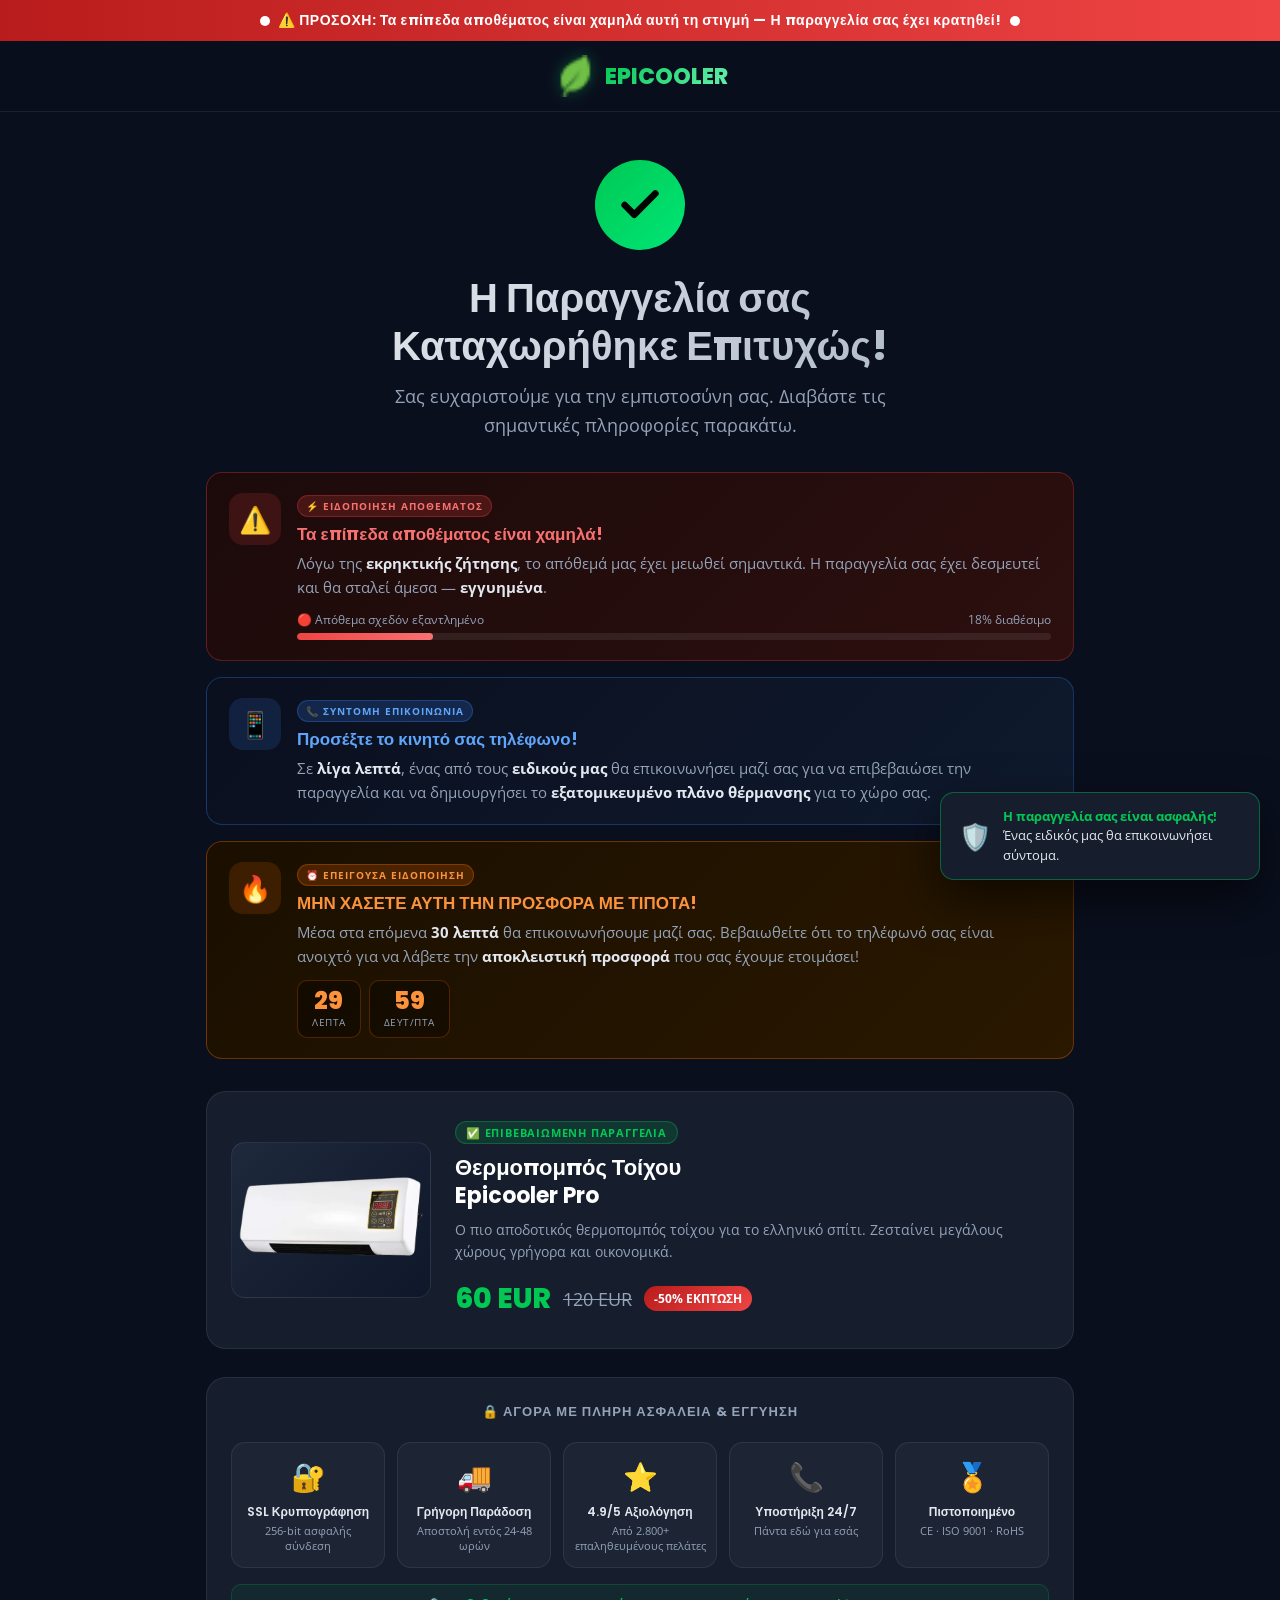
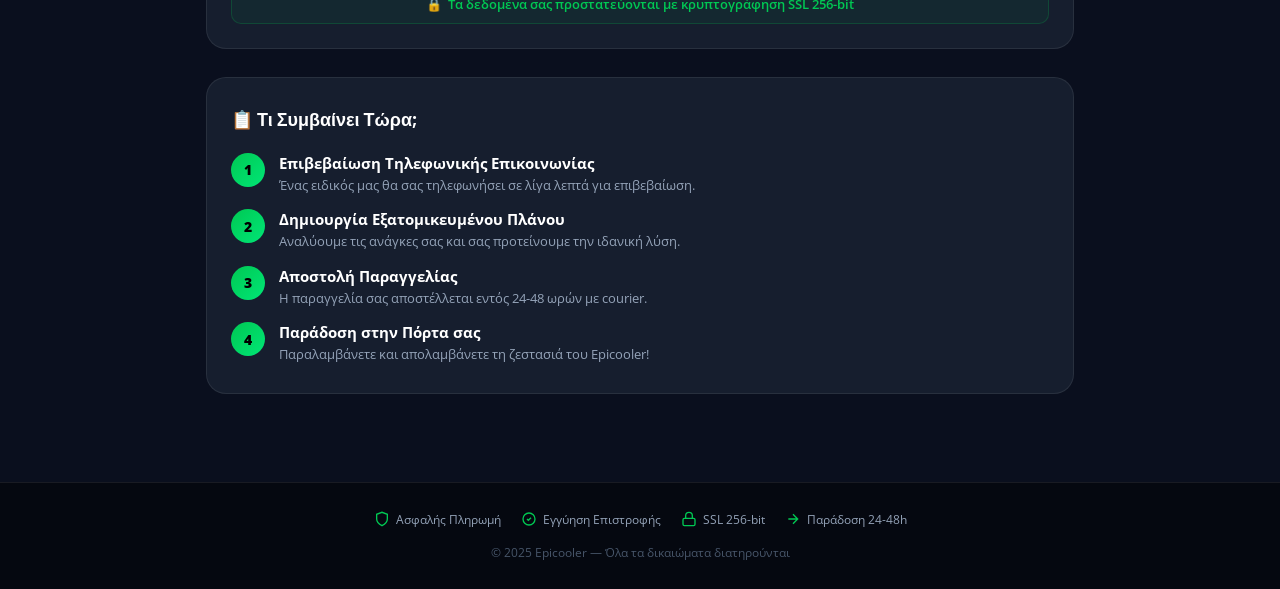
==== commit 56820a37: "Remove: guarantee 30 days badge from success page" ====
--- a/success.html
+++ b/success.html
@@ -547,12 +547,7 @@
     <div class="trust-section">
       <div class="trust-title">🔒 Αγορά με Πλήρη Ασφάλεια & Εγγύηση</div>
       <div class="badges-grid">
-        <div class="badge-item">
-          <div class="badge-icon">🛡️</div>
-          <div class="badge-name">Εγγύηση 30 Ημερών</div>
-          <div class="badge-desc">Επιστροφή χρημάτων χωρίς ερωτήσεις</div>
-        </div>
-        <div class="badge-item">
+<div class="badge-item">
           <div class="badge-icon">🔐</div>
           <div class="badge-name">SSL Κρυπτογράφηση</div>
           <div class="badge-desc">256-bit ασφαλής σύνδεση</div>
